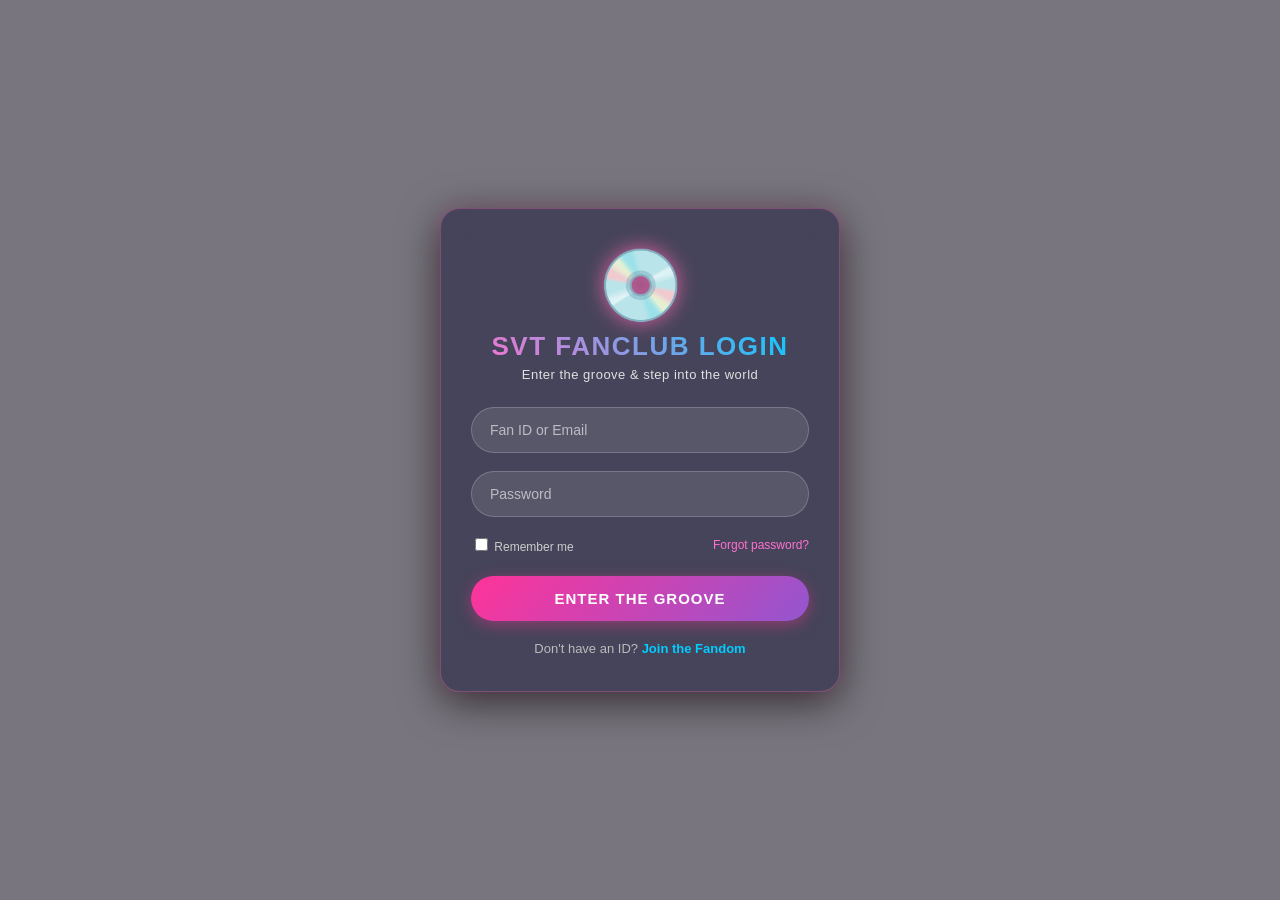
==== index.html @ f0587eb8 "index page updated" ====
<!DOCTYPE html>
<html lang="en">
<head>
    <meta charset="UTF-8">
    <meta name="viewport" content="width=device-width, initial-scale=1.0">
    <title>Seventeen Fanclub | Member Login</title>
    <style>
        * {
            box-sizing: border-box;
            font-family: 'Segoe UI', Tahoma, Geneva, Verdana, sans-serif;
        }

        body {
            margin: 0;
            display: flex;
            justify-content: center;
            align-items: center;
            min-height: 100vh;
            overflow: hidden;
            /* K-Pop Band Background Image */
            background: url('https://i.pinimg.com/originals/c4/78/50/c47850005840a2526ec4664961bfa086.jpg') no-repeat center center fixed;
            background-size: cover;
        }

        /* Dark overlay to make the login card stand out */
        body::before {
            content: "";
            position: fixed;
            top: 0;
            left: 0;
            width: 100%;
            height: 100%;
            background: rgba(10, 5, 20, 0.55);
            z-index: -1;
        }

        /* Glassmorphism Card Container */
        .login-container {
            text-align: center;
            padding: 35px 30px;
            width: 90%;
            max-width: 400px;
            background: rgba(44, 42, 72, 0.65);
            backdrop-filter: blur(12px);
            -webkit-backdrop-filter: blur(12px);
            border: 1px solid rgba(255, 105, 180, 0.3);
            border-radius: 20px;
            box-shadow: 0 10px 40px rgba(0, 0, 0, 0.6),
                        0 0 20px rgba(236, 72, 153, 0.2);
            color: #ffffff;
        }

        .disc-logo {
            font-size: 70px;
            display: inline-block;
            animation: spin 6s linear infinite;
            filter: drop-shadow(0 0 10px rgba(255, 105, 180, 0.8));
            margin-bottom: 5px;
        }

        @keyframes spin {
            from { transform: rotate(0deg); }
            to { transform: rotate(360deg); }
        }

        h2 {
            font-size: 26px;
            margin: 0 0 5px 0;
            font-weight: 700;
            letter-spacing: 1.5px;
            text-transform: uppercase;
            background: linear-gradient(45deg, #ff71ce, #01cdfe);
            background-clip: text;
            -webkit-background-clip: text;
            color: transparent;
            -webkit-text-fill-color: transparent;
        }

        p.subtitle {
            font-size: 13px;
            color: #e0e0e0;
            margin: 0 0 25px 0;
            letter-spacing: 0.5px;
        }

        /* Form Styling */
        .input-group {
            margin-bottom: 18px;
            text-align: left;
        }

        .input-group input {
            width: 100%;
            padding: 14px 18px;
            background: rgba(255, 255, 255, 0.1);
            border: 1px solid rgba(255, 255, 255, 0.2);
            border-radius: 30px;
            color: #fff;
            font-size: 14px;
            outline: none;
            transition: all 0.3s ease;
        }

        .input-group input::placeholder {
            color: rgba(255, 255, 255, 0.6);
        }

        .input-group input:focus {
            background: rgba(255, 255, 255, 0.18);
            border-color: #ff71ce;
            box-shadow: 0 0 12px rgba(255, 113, 206, 0.5);
        }

        .form-actions {
            display: flex;
            justify-content: space-between;
            align-items: center;
            font-size: 12px;
            margin-bottom: 22px;
            color: #ccc;
        }

        .form-actions a {
            color: #ff71ce;
            text-decoration: none;
            transition: color 0.2s;
        }

        .form-actions a:hover {
            text-decoration: underline;
        }

        .login-btn {
            width: 100%;
            padding: 14px 0;
            background: linear-gradient(135deg, #ff3399, #9356d0);
            border: none;
            border-radius: 30px;
            color: #ffffff;
            font-size: 15px;
            font-weight: bold;
            letter-spacing: 1px;
            cursor: pointer;
            transition: all 0.3s ease;
            box-shadow: 0 4px 15px rgba(255, 51, 153, 0.4);
        }

        .login-btn:hover {
            transform: translateY(-2px);
            box-shadow: 0 6px 20px rgba(255, 51, 153, 0.7);
            background: linear-gradient(135deg, #ff52a8, #8a36d9);
        }

        .footer-text {
            margin-top: 20px;
            font-size: 13px;
            color: #bbb;
        }

        .footer-text a {
            color: #01cdfe;
            text-decoration: none;
            font-weight: bold;
        }

        .footer-text a:hover {
            text-decoration: underline;
        }
    </style>
</head>
<body>

<div class="login-container">
    <div class="disc-logo">💿</div>
    <h2>SVT Fanclub Login</h2>
    <p class="subtitle">Enter the groove & step into the world</p>

    <form action="scrapbook.html" method="GET">
        <div class="input-group">
            <input type="text" placeholder="Fan ID or Email" required>
        </div>
        
        <div class="input-group">
            <input type="password" placeholder="Password" required>
        </div>

        <div class="form-actions">
            <label style="cursor: pointer;">
                <input type="checkbox" style="accent-color: #ff71ce;"> Remember me
            </label>
            <a href="#">Forgot password?</a>
        </div>

        <button type="submit" class="login-btn">ENTER THE GROOVE</button>
    </form>

    <div class="footer-text">
        Don't have an ID? <a href="#">Join the Fandom</a>
    </div>
</div>

<script>
    // Offline redirect handling from original script
    window.addEventListener("offline", () => {
        window.location.href = "404.html";
    });
</script>

</body>
</html>
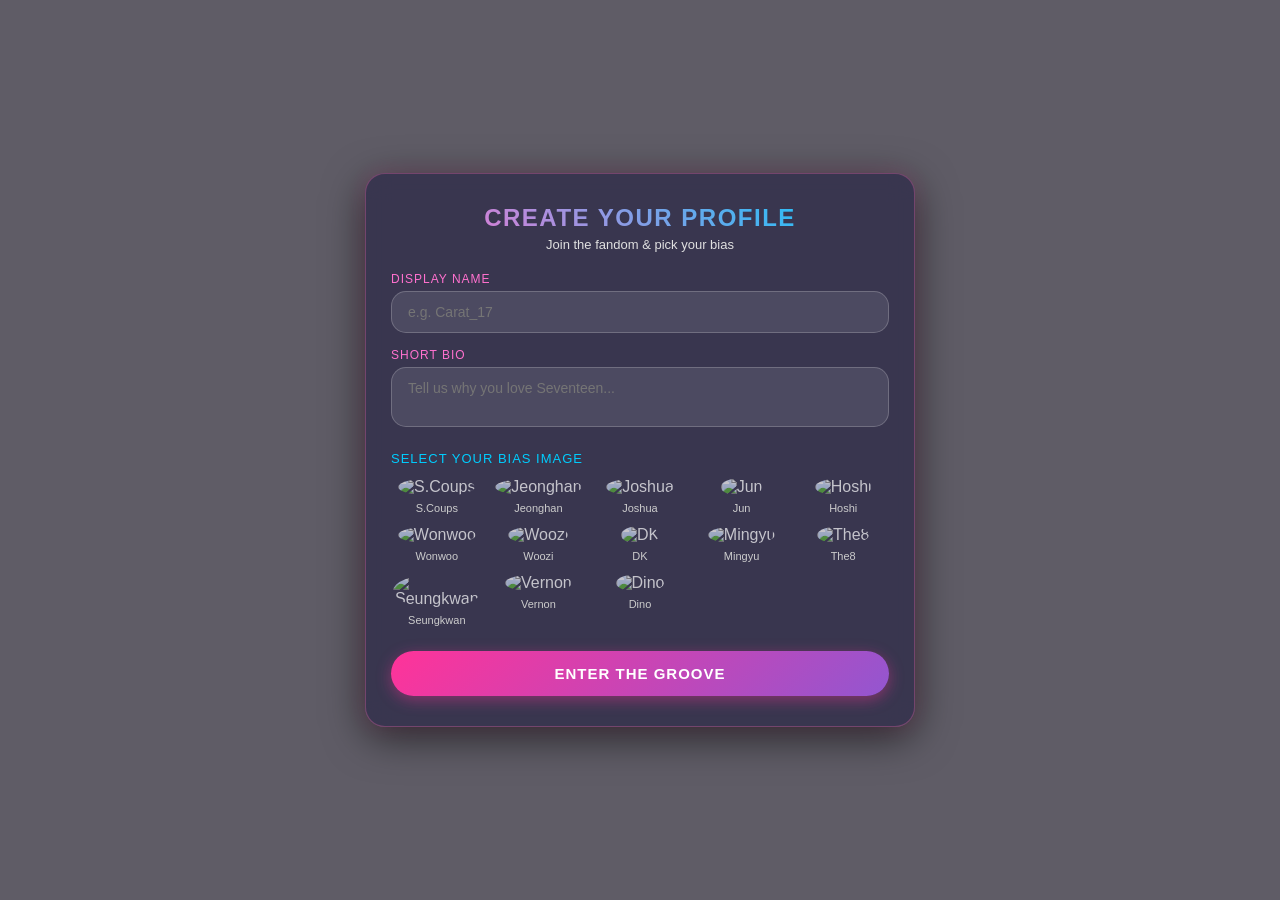
==== commit a22c5287: "Upadting index page removing gmail option" ====
--- a/index.html
+++ b/index.html
@@ -3,7 +3,7 @@
 <head>
     <meta charset="UTF-8">
     <meta name="viewport" content="width=device-width, initial-scale=1.0">
-    <title>Seventeen Fanclub | Member Login</title>
+    <title>Seventeen Fanclub | Profile Setup</title>
     <style>
         * {
             box-sizing: border-box;
@@ -16,13 +16,11 @@
             justify-content: center;
             align-items: center;
             min-height: 100vh;
-            overflow: hidden;
-            /* K-Pop Band Background Image */
+            padding: 20px 0;
             background: url('https://i.pinimg.com/originals/c4/78/50/c47850005840a2526ec4664961bfa086.jpg') no-repeat center center fixed;
             background-size: cover;
         }
 
-        /* Dark overlay to make the login card stand out */
         body::before {
             content: "";
             position: fixed;
@@ -30,17 +28,18 @@
             left: 0;
             width: 100%;
             height: 100%;
-            background: rgba(10, 5, 20, 0.55);
+            background: rgba(10, 5, 20, 0.65);
             z-index: -1;
         }
 
-        /* Glassmorphism Card Container */
-        .login-container {
+        .container {
             text-align: center;
-            padding: 35px 30px;
+            padding: 30px 25px;
             width: 90%;
-            max-width: 400px;
-            background: rgba(44, 42, 72, 0.65);
+            max-width: 550px;
+            max-height: 90vh;
+            overflow-y: auto;
+            background: rgba(44, 42, 72, 0.75);
             backdrop-filter: blur(12px);
             -webkit-backdrop-filter: blur(12px);
             border: 1px solid rgba(255, 105, 180, 0.3);
@@ -50,21 +49,17 @@
             color: #ffffff;
         }
 
-        .disc-logo {
-            font-size: 70px;
-            display: inline-block;
-            animation: spin 6s linear infinite;
-            filter: drop-shadow(0 0 10px rgba(255, 105, 180, 0.8));
-            margin-bottom: 5px;
-        }
-
-        @keyframes spin {
-            from { transform: rotate(0deg); }
-            to { transform: rotate(360deg); }
+        /* Custom Scrollbar for Container */
+        .container::-webkit-scrollbar {
+            width: 6px;
+        }
+        .container::-webkit-scrollbar-thumb {
+            background: #ff71ce;
+            border-radius: 10px;
         }
 
         h2 {
-            font-size: 26px;
+            font-size: 24px;
             margin: 0 0 5px 0;
             font-weight: 700;
             letter-spacing: 1.5px;
@@ -79,58 +74,108 @@
         p.subtitle {
             font-size: 13px;
             color: #e0e0e0;
-            margin: 0 0 25px 0;
-            letter-spacing: 0.5px;
-        }
-
-        /* Form Styling */
+            margin: 0 0 20px 0;
+        }
+
         .input-group {
-            margin-bottom: 18px;
+            margin-bottom: 15px;
             text-align: left;
         }
 
-        .input-group input {
+        .input-group label {
+            display: block;
+            font-size: 12px;
+            margin-bottom: 5px;
+            color: #ff71ce;
+            text-transform: uppercase;
+            letter-spacing: 1px;
+        }
+
+        .input-group input, .input-group textarea {
             width: 100%;
-            padding: 14px 18px;
+            padding: 12px 16px;
             background: rgba(255, 255, 255, 0.1);
             border: 1px solid rgba(255, 255, 255, 0.2);
-            border-radius: 30px;
+            border-radius: 15px;
             color: #fff;
             font-size: 14px;
             outline: none;
             transition: all 0.3s ease;
         }
 
-        .input-group input::placeholder {
-            color: rgba(255, 255, 255, 0.6);
-        }
-
-        .input-group input:focus {
+        .input-group textarea {
+            resize: none;
+            height: 60px;
+        }
+
+        .input-group input:focus, .input-group textarea:focus {
             background: rgba(255, 255, 255, 0.18);
             border-color: #ff71ce;
-            box-shadow: 0 0 12px rgba(255, 113, 206, 0.5);
-        }
-
-        .form-actions {
-            display: flex;
-            justify-content: space-between;
-            align-items: center;
-            font-size: 12px;
-            margin-bottom: 22px;
+            box-shadow: 0 0 10px rgba(255, 113, 206, 0.5);
+        }
+
+        .section-title {
+            font-size: 13px;
+            text-transform: uppercase;
+            letter-spacing: 1px;
+            color: #01cdfe;
+            margin: 20px 0 10px 0;
+            text-align: left;
+        }
+
+        /* Member Grid Selection */
+        .member-grid {
+            display: grid;
+            grid-template-columns: repeat(auto-fill, minmax(75px, 1fr));
+            gap: 10px;
+            margin-bottom: 25px;
+        }
+
+        .member-card {
+            cursor: pointer;
+            position: relative;
+        }
+
+        .member-card input {
+            display: none;
+        }
+
+        .member-card img {
+            width: 100%;
+            height: 75px;
+            object-fit: cover;
+            border-radius: 50%;
+            border: 2px solid transparent;
+            transition: all 0.3s ease;
+            opacity: 0.7;
+        }
+
+        .member-card span {
+            display: block;
+            font-size: 11px;
+            margin-top: 4px;
             color: #ccc;
         }
 
-        .form-actions a {
+        /* Hover & Selected States */
+        .member-card:hover img {
+            opacity: 1;
+            transform: scale(1.05);
+        }
+
+        .member-card input:checked + img {
+            border-color: #ff71ce;
+            opacity: 1;
+            box-shadow: 0 0 12px #ff71ce;
+            transform: scale(1.1);
+        }
+
+        .member-card input:checked ~ span {
             color: #ff71ce;
-            text-decoration: none;
-            transition: color 0.2s;
-        }
-
-        .form-actions a:hover {
-            text-decoration: underline;
-        }
-
-        .login-btn {
+            font-weight: bold;
+        }
+
+        .submit-btn {
             width: 100%;
             padding: 14px 0;
             background: linear-gradient(135deg, #ff3399, #9356d0);
@@ -145,62 +190,133 @@
             box-shadow: 0 4px 15px rgba(255, 51, 153, 0.4);
         }
 
-        .login-btn:hover {
+        .submit-btn:hover {
             transform: translateY(-2px);
             box-shadow: 0 6px 20px rgba(255, 51, 153, 0.7);
-            background: linear-gradient(135deg, #ff52a8, #8a36d9);
-        }
-
-        .footer-text {
-            margin-top: 20px;
-            font-size: 13px;
-            color: #bbb;
-        }
-
-        .footer-text a {
-            color: #01cdfe;
-            text-decoration: none;
-            font-weight: bold;
-        }
-
-        .footer-text a:hover {
-            text-decoration: underline;
         }
     </style>
 </head>
 <body>
 
-<div class="login-container">
-    <div class="disc-logo">💿</div>
-    <h2>SVT Fanclub Login</h2>
-    <p class="subtitle">Enter the groove & step into the world</p>
+<div class="container">
+    <h2>Create Your Profile</h2>
+    <p class="subtitle">Join the fandom & pick your bias</p>
 
     <form action="scrapbook.html" method="GET">
         <div class="input-group">
-            <input type="text" placeholder="Fan ID or Email" required>
+            <label for="username">Display Name</label>
+            <input type="text" id="username" placeholder="e.g. Carat_17" required>
         </div>
+
+        <div class="input-group">
+            <label for="bio">Short Bio</label>
+            <textarea id="bio" placeholder="Tell us why you love Seventeen..."></textarea>
+        </div>
+
+        <div class="section-title">Select Your Bias Image</div>
         
-        <div class="input-group">
-            <input type="password" placeholder="Password" required>
+        <div class="member-grid">
+            <label class="member-card">
+                <input type="radio" name="bias" value="S.Coups" required>
+                <img src="" alt="S.Coups">
+                <span>S.Coups</span>
+            </label>
+            <label class="member-card">
+                <input type="radio" name="bias" value="Jeonghan">
+                <img src="" alt="Jeonghan">
+                <span>Jeonghan</span>
+            </label>
+            <label class="member-card">
+                <input type="radio" name="bias" value="Joshua">
+                <img src="" alt="Joshua">
+                <span>Joshua</span>
+            </label>
+            <label class="member-card">
+                <input type="radio" name="bias" value="Jun">
+                <img src="" alt="Jun">
+                <span>Jun</span>
+            </label>
+            <label class="member-card">
+                <input type="radio" name="bias" value="Hoshi">
+                <img src="" alt="Hoshi">
+                <span>Hoshi</span>
+            </label>
+            <label class="member-card">
+                <input type="radio" name="bias" value="Wonwoo">
+                <img src="" alt="Wonwoo">
+                <span>Wonwoo</span>
+            </label>
+            <label class="member-card">
+                <input type="radio" name="bias" value="Woozi">
+                <img src="" alt="Woozi">
+                <span>Woozi</span>
+            </label>
+            <label class="member-card">
+                <input type="radio" name="bias" value="DK">
+                <img src="" alt="DK">
+                <span>DK</span>
+            </label>
+            <label class="member-card">
+                <input type="radio" name="bias" value="Mingyu">
+                <img src="" alt="Mingyu">
+                <span>Mingyu</span>
+            </label>
+            <label class="member-card">
+                <input type="radio" name="bias" value="The8">
+                <img src="" alt="The8">
+                <span>The8</span>
+            </label>
+            <label class="member-card">
+                <input type="radio" name="bias" value="Seungkwan">
+                <img src="" alt="Seungkwan">
+                <span>Seungkwan</span>
+            </label>
+            <label class="member-card">
+                <input type="radio" name="bias" value="Vernon">
+                <img src="" alt="Vernon">
+                <span>Vernon</span>
+            </label>
+            <label class="member-card">
+                <input type="radio" name="bias" value="Dino">
+                <img src="" alt="Dino">
+                <span>Dino</span>
+            </label>
         </div>
 
-        <div class="form-actions">
-            <label style="cursor: pointer;">
-                <input type="checkbox" style="accent-color: #ff71ce;"> Remember me
-            </label>
-            <a href="#">Forgot password?</a>
-        </div>
-
-        <button type="submit" class="login-btn">ENTER THE GROOVE</button>
+        <button type="submit" class="submit-btn">ENTER THE GROOVE</button>
     </form>
-
-    <div class="footer-text">
-        Don't have an ID? <a href="#">Join the Fandom</a>
-    </div>
 </div>
 
 <script>
-    // Offline redirect handling from original script
+    window.addEventListener("offline", () => {
+        window.location.href = "404.html";
+    });
+    document.querySelector('form').addEventListener('submit', function(e) {
+        e.preventDefault(); // Prevent standard page jump
+
+        // Capture values
+        const username = document.getElementById('username').value;
+        const bio = document.getElementById('bio').value;
+        const selectedBias = document.querySelector('input[name="bias"]:checked');
+
+        if (selectedBias) {
+            const memberCard = selectedBias.closest('.member-card');
+            const memberImgSrc = memberCard.querySelector('img').src;
+            const memberName = selectedBias.value;
+
+            // Save to localStorage
+            localStorage.setItem('userProfile', JSON.stringify({
+                name: username,
+                bio: bio,
+                biasName: memberName,
+                biasImage: memberImgSrc
+            }));
+
+            // Redirect to scrapbook page
+            window.location.href = 'scrapbook.html';
+        }
+    });
+
     window.addEventListener("offline", () => {
         window.location.href = "404.html";
     });
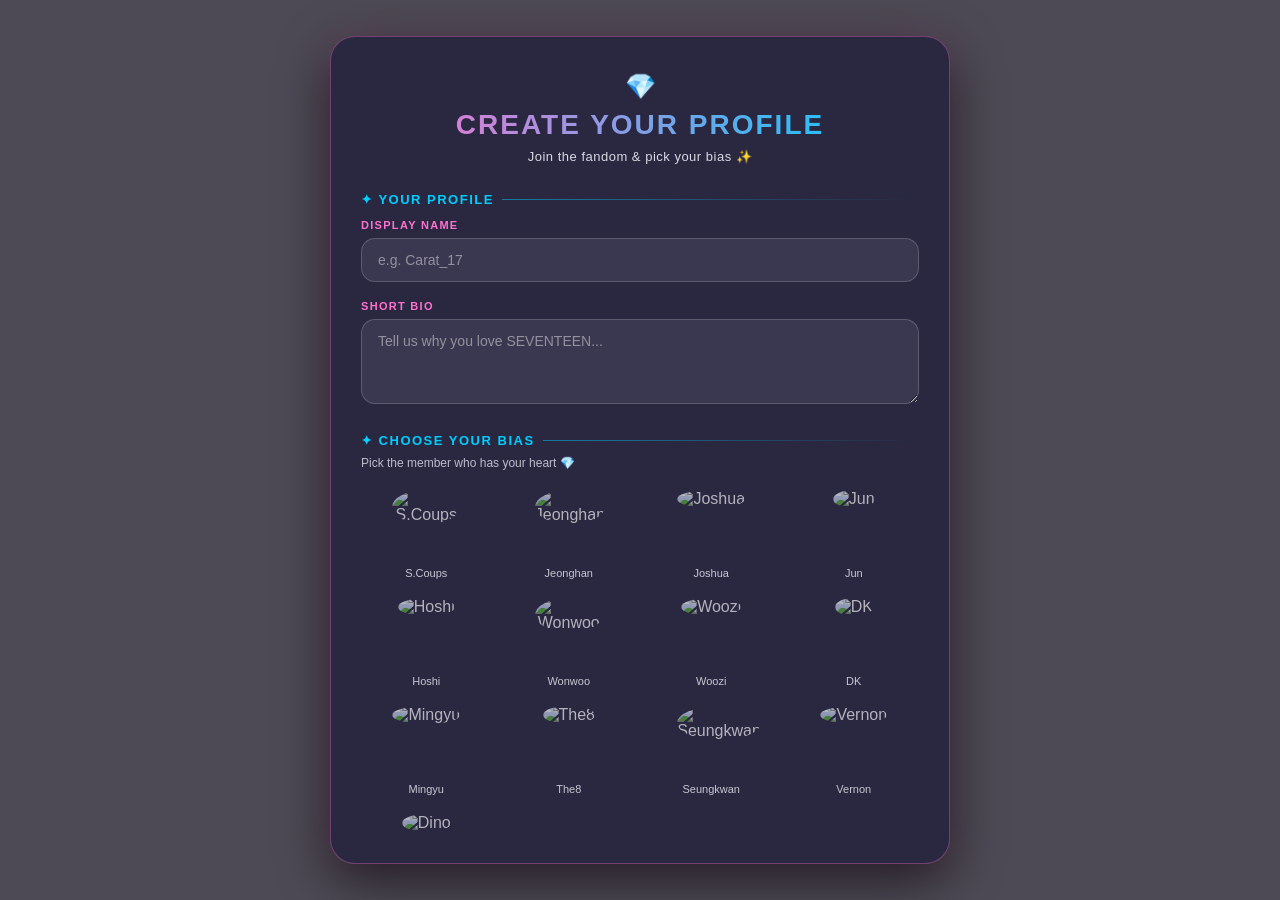
==== commit aad7f065: "commit main" ====
--- a/index.html
+++ b/index.html
@@ -1,326 +1,1101 @@
 <!DOCTYPE html>
 <html lang="en">
+
 <head>
     <meta charset="UTF-8">
     <meta name="viewport" content="width=device-width, initial-scale=1.0">
-    <title>Seventeen Fanclub | Profile Setup</title>
+
+    <title>SEVENTEEN Fanclub | Profile Setup</title>
+
     <style>
         * {
             box-sizing: border-box;
+            margin: 0;
+            padding: 0;
             font-family: 'Segoe UI', Tahoma, Geneva, Verdana, sans-serif;
         }
 
         body {
-            margin: 0;
+            min-height: 100vh;
             display: flex;
             justify-content: center;
             align-items: center;
-            min-height: 100vh;
-            padding: 20px 0;
-            background: url('https://i.pinimg.com/originals/c4/78/50/c47850005840a2526ec4664961bfa086.jpg') no-repeat center center fixed;
+            padding: 30px 15px;
+
+            background:
+                url('https://i.pinimg.com/736x/2b/c9/f9/2bc9f99e48509ab1199a04a09e5dfbe3.jpg')
+                no-repeat center center fixed;
+
             background-size: cover;
-        }
-
+            color: white;
+            position: relative;
+        }
+
+        /* Dark overlay */
         body::before {
             content: "";
             position: fixed;
-            top: 0;
-            left: 0;
+            inset: 0;
+
+            background: rgba(10, 5, 20, 0.72);
+
+            z-index: -1;
+        }
+
+        /* =========================
+           MAIN CONTAINER
+        ========================= */
+
+        .container {
+            width: 100%;
+            max-width: 620px;
+            max-height: 92vh;
+
+            padding: 35px 30px;
+
+            background: rgba(35, 32, 62, 0.82);
+
+            backdrop-filter: blur(18px);
+            -webkit-backdrop-filter: blur(18px);
+
+            border: 1px solid rgba(255, 113, 206, 0.35);
+
+            border-radius: 25px;
+
+            box-shadow:
+                0 15px 50px rgba(0, 0, 0, 0.65),
+                0 0 30px rgba(255, 113, 206, 0.15);
+
+            overflow-y: auto;
+        }
+
+        /* Scrollbar */
+
+        .container::-webkit-scrollbar {
+            width: 7px;
+        }
+
+        .container::-webkit-scrollbar-track {
+            background: transparent;
+        }
+
+        .container::-webkit-scrollbar-thumb {
+            background: linear-gradient(
+                #ff71ce,
+                #01cdfe
+            );
+
+            border-radius: 20px;
+        }
+
+        /* =========================
+           HEADER
+        ========================= */
+
+        .header {
+            text-align: center;
+            margin-bottom: 28px;
+        }
+
+        .header .star {
+            font-size: 25px;
+            margin-bottom: 8px;
+        }
+
+        h2 {
+            font-size: clamp(22px, 5vw, 28px);
+
+            font-weight: 800;
+
+            letter-spacing: 2px;
+
+            text-transform: uppercase;
+
+            background:
+                linear-gradient(
+                    90deg,
+                    #ff71ce,
+                    #01cdfe,
+                    #ff71ce
+                );
+
+            background-size: 200% auto;
+
+            -webkit-background-clip: text;
+            background-clip: text;
+
+            color: transparent;
+
+            animation: gradientMove 4s linear infinite;
+        }
+
+        @keyframes gradientMove {
+            to {
+                background-position: 200% center;
+            }
+        }
+
+        .subtitle {
+            margin-top: 8px;
+
+            color: #d9d9e5;
+
+            font-size: 13px;
+
+            letter-spacing: 0.5px;
+        }
+
+        /* =========================
+           SECTION
+        ========================= */
+
+        .profile-section {
+            margin-bottom: 25px;
+        }
+
+        .section-title {
+            display: flex;
+            align-items: center;
+            gap: 8px;
+
+            margin-bottom: 12px;
+
+            color: #01cdfe;
+
+            font-size: 13px;
+
+            font-weight: 700;
+
+            text-transform: uppercase;
+
+            letter-spacing: 1.5px;
+        }
+
+        .section-title::after {
+            content: "";
+
+            flex: 1;
+
+            height: 1px;
+
+            background: linear-gradient(
+                to right,
+                rgba(1, 205, 254, 0.5),
+                transparent
+            );
+        }
+
+        /* =========================
+           INPUTS
+        ========================= */
+
+        .input-group {
+            margin-bottom: 18px;
+        }
+
+        .input-group label {
+            display: block;
+
+            margin-bottom: 7px;
+
+            color: #ff71ce;
+
+            font-size: 11px;
+
+            font-weight: 700;
+
+            text-transform: uppercase;
+
+            letter-spacing: 1.3px;
+        }
+
+        .input-group input,
+        .input-group textarea {
+
+            width: 100%;
+
+            padding: 13px 16px;
+
+            background: rgba(255, 255, 255, 0.08);
+
+            border: 1px solid rgba(255, 255, 255, 0.18);
+
+            border-radius: 14px;
+
+            color: white;
+
+            font-size: 14px;
+
+            outline: none;
+
+            transition: 0.3s ease;
+        }
+
+        .input-group input::placeholder,
+        .input-group textarea::placeholder {
+            color: rgba(255, 255, 255, 0.45);
+        }
+
+        .input-group input:focus,
+        .input-group textarea:focus {
+
+            background: rgba(255, 255, 255, 0.13);
+
+            border-color: #ff71ce;
+
+            box-shadow:
+                0 0 12px rgba(255, 113, 206, 0.35);
+
+            transform: translateY(-1px);
+        }
+
+        .input-group textarea {
+            height: 85px;
+
+            resize: vertical;
+
+            min-height: 70px;
+            max-height: 150px;
+        }
+
+        /* =========================
+           BIAS SECTION
+        ========================= */
+
+        .bias-note {
+            font-size: 12px;
+
+            color: #bdbdcc;
+
+            margin-top: -4px;
+
+            margin-bottom: 18px;
+        }
+
+        .member-grid {
+
+            display: grid;
+
+            grid-template-columns:
+                repeat(4, minmax(70px, 1fr));
+
+            gap: 17px 12px;
+
+            margin-bottom: 25px;
+        }
+
+        .member-card {
+
+            position: relative;
+
+            cursor: pointer;
+
+            text-align: center;
+
+            transition: 0.3s ease;
+        }
+
+        .member-card input {
+            display: none;
+        }
+
+        .member-image-wrapper {
+
+            position: relative;
+
+            width: 72px;
+            height: 72px;
+
+            margin: auto;
+
+            border-radius: 50%;
+        }
+
+        .member-card img {
+
             width: 100%;
             height: 100%;
-            background: rgba(10, 5, 20, 0.65);
-            z-index: -1;
-        }
-
-        .container {
+
+            object-fit: cover;
+
+            border-radius: 50%;
+
+            border: 2px solid transparent;
+
+            opacity: 0.65;
+
+            transition: 0.3s ease;
+        }
+
+        .member-card span {
+
+            display: block;
+
+            margin-top: 7px;
+
+            color: #c7c7d1;
+
+            font-size: 11px;
+
+            font-weight: 500;
+
+            transition: 0.3s ease;
+        }
+
+        /* Hover */
+
+        .member-card:hover img {
+
+            opacity: 1;
+
+            transform: scale(1.08);
+
+            border-color: rgba(1, 205, 254, 0.6);
+        }
+
+        .member-card:hover span {
+            color: #01cdfe;
+        }
+
+        /* Selected */
+
+        .member-card input:checked + .member-image-wrapper img {
+
+            opacity: 1;
+
+            border-color: #ff71ce;
+
+            transform: scale(1.12);
+
+            box-shadow:
+                0 0 10px #ff71ce,
+                0 0 25px rgba(255, 113, 206, 0.5);
+        }
+
+        .member-card input:checked ~ span {
+
+            color: #ff71ce;
+
+            font-weight: 800;
+        }
+
+        /* Check mark */
+
+        .member-card input:checked + .member-image-wrapper::after {
+
+            content: "✓";
+
+            position: absolute;
+
+            right: -3px;
+            bottom: -2px;
+
+            width: 22px;
+            height: 22px;
+
+            display: flex;
+            align-items: center;
+            justify-content: center;
+
+            background: #ff71ce;
+
+            color: white;
+
+            border-radius: 50%;
+
+            font-size: 13px;
+
+            font-weight: bold;
+
+            border: 2px solid #24213f;
+
+            box-shadow: 0 0 10px rgba(255, 113, 206, 0.7);
+        }
+
+        /* =========================
+           SUBMIT BUTTON
+        ========================= */
+
+        .submit-btn {
+
+            width: 100%;
+
+            padding: 15px;
+
+            border: none;
+
+            border-radius: 30px;
+
+            background:
+                linear-gradient(
+                    135deg,
+                    #ff3399,
+                    #9356d0,
+                    #01cdfe
+                );
+
+            background-size: 200% 200%;
+
+            color: white;
+
+            font-size: 14px;
+
+            font-weight: 800;
+
+            letter-spacing: 1.5px;
+
+            cursor: pointer;
+
+            transition: 0.3s ease;
+
+            box-shadow:
+                0 5px 20px rgba(255, 51, 153, 0.35);
+        }
+
+        .submit-btn:hover {
+
+            transform: translateY(-3px);
+
+            background-position: right center;
+
+            box-shadow:
+                0 8px 30px rgba(255, 51, 153, 0.55);
+        }
+
+        .submit-btn:active {
+            transform: scale(0.98);
+        }
+
+        /* =========================
+           FOOTER
+        ========================= */
+
+        .footer-note {
+
             text-align: center;
-            padding: 30px 25px;
-            width: 90%;
-            max-width: 550px;
-            max-height: 90vh;
-            overflow-y: auto;
-            background: rgba(44, 42, 72, 0.75);
-            backdrop-filter: blur(12px);
-            -webkit-backdrop-filter: blur(12px);
-            border: 1px solid rgba(255, 105, 180, 0.3);
-            border-radius: 20px;
-            box-shadow: 0 10px 40px rgba(0, 0, 0, 0.6),
-                        0 0 20px rgba(236, 72, 153, 0.2);
-            color: #ffffff;
-        }
-
-        /* Custom Scrollbar for Container */
-        .container::-webkit-scrollbar {
-            width: 6px;
-        }
-        .container::-webkit-scrollbar-thumb {
-            background: #ff71ce;
-            border-radius: 10px;
-        }
-
-        h2 {
-            font-size: 24px;
-            margin: 0 0 5px 0;
-            font-weight: 700;
-            letter-spacing: 1.5px;
-            text-transform: uppercase;
-            background: linear-gradient(45deg, #ff71ce, #01cdfe);
-            background-clip: text;
-            -webkit-background-clip: text;
-            color: transparent;
-            -webkit-text-fill-color: transparent;
-        }
-
-        p.subtitle {
-            font-size: 13px;
-            color: #e0e0e0;
-            margin: 0 0 20px 0;
-        }
-
-        .input-group {
-            margin-bottom: 15px;
-            text-align: left;
-        }
-
-        .input-group label {
-            display: block;
-            font-size: 12px;
-            margin-bottom: 5px;
-            color: #ff71ce;
-            text-transform: uppercase;
-            letter-spacing: 1px;
-        }
-
-        .input-group input, .input-group textarea {
-            width: 100%;
-            padding: 12px 16px;
-            background: rgba(255, 255, 255, 0.1);
-            border: 1px solid rgba(255, 255, 255, 0.2);
-            border-radius: 15px;
-            color: #fff;
-            font-size: 14px;
-            outline: none;
-            transition: all 0.3s ease;
-        }
-
-        .input-group textarea {
-            resize: none;
-            height: 60px;
-        }
-
-        .input-group input:focus, .input-group textarea:focus {
-            background: rgba(255, 255, 255, 0.18);
-            border-color: #ff71ce;
-            box-shadow: 0 0 10px rgba(255, 113, 206, 0.5);
-        }
-
-        .section-title {
-            font-size: 13px;
-            text-transform: uppercase;
-            letter-spacing: 1px;
-            color: #01cdfe;
-            margin: 20px 0 10px 0;
-            text-align: left;
-        }
-
-        /* Member Grid Selection */
-        .member-grid {
-            display: grid;
-            grid-template-columns: repeat(auto-fill, minmax(75px, 1fr));
-            gap: 10px;
-            margin-bottom: 25px;
-        }
-
-        .member-card {
-            cursor: pointer;
-            position: relative;
-        }
-
-        .member-card input {
-            display: none;
-        }
-
-        .member-card img {
-            width: 100%;
-            height: 75px;
-            object-fit: cover;
-            border-radius: 50%;
-            border: 2px solid transparent;
-            transition: all 0.3s ease;
-            opacity: 0.7;
-        }
-
-        .member-card span {
-            display: block;
-            font-size: 11px;
-            margin-top: 4px;
-            color: #ccc;
-        }
-
-        /* Hover & Selected States */
-        .member-card:hover img {
-            opacity: 1;
-            transform: scale(1.05);
-        }
-
-        .member-card input:checked + img {
-            border-color: #ff71ce;
-            opacity: 1;
-            box-shadow: 0 0 12px #ff71ce;
-            transform: scale(1.1);
-        }
-
-        .member-card input:checked ~ span {
-            color: #ff71ce;
-            font-weight: bold;
-        }
-
-        .submit-btn {
-            width: 100%;
-            padding: 14px 0;
-            background: linear-gradient(135deg, #ff3399, #9356d0);
-            border: none;
-            border-radius: 30px;
-            color: #ffffff;
-            font-size: 15px;
-            font-weight: bold;
-            letter-spacing: 1px;
-            cursor: pointer;
-            transition: all 0.3s ease;
-            box-shadow: 0 4px 15px rgba(255, 51, 153, 0.4);
-        }
-
-        .submit-btn:hover {
-            transform: translateY(-2px);
-            box-shadow: 0 6px 20px rgba(255, 51, 153, 0.7);
+
+            margin-top: 15px;
+
+            color: #85859a;
+
+            font-size: 10px;
+
+            letter-spacing: 0.5px;
+        }
+
+        /* =========================
+           RESPONSIVE
+        ========================= */
+
+        @media (max-width: 520px) {
+
+            body {
+                padding: 15px 10px;
+                align-items: flex-start;
+            }
+
+            .container {
+                padding: 28px 20px;
+                max-height: 95vh;
+            }
+
+            .member-grid {
+                grid-template-columns:
+                    repeat(4, 1fr);
+
+                gap: 16px 5px;
+            }
+
+            .member-image-wrapper {
+                width: 60px;
+                height: 60px;
+            }
+
+            .member-card span {
+                font-size: 9px;
+            }
+        }
+
+        @media (max-width: 360px) {
+
+            .member-grid {
+                grid-template-columns:
+                    repeat(3, 1fr);
+            }
+
+            .member-image-wrapper {
+                width: 65px;
+                height: 65px;
+            }
         }
     </style>
 </head>
+
 <body>
 
-<div class="container">
-    <h2>Create Your Profile</h2>
-    <p class="subtitle">Join the fandom & pick your bias</p>
-
-    <form action="scrapbook.html" method="GET">
-        <div class="input-group">
-            <label for="username">Display Name</label>
-            <input type="text" id="username" placeholder="e.g. Carat_17" required>
+    <div class="container">
+
+        <!-- HEADER -->
+
+        <div class="header">
+
+            <div class="star">💎</div>
+
+            <h2>Create Your Profile</h2>
+
+            <p class="subtitle">
+                Join the fandom & pick your bias ✨
+            </p>
+
         </div>
 
-        <div class="input-group">
-            <label for="bio">Short Bio</label>
-            <textarea id="bio" placeholder="Tell us why you love Seventeen..."></textarea>
-        </div>
-
-        <div class="section-title">Select Your Bias Image</div>
-        
-        <div class="member-grid">
-            <label class="member-card">
-                <input type="radio" name="bias" value="S.Coups" required>
-                <img src="" alt="S.Coups">
-                <span>S.Coups</span>
-            </label>
-            <label class="member-card">
-                <input type="radio" name="bias" value="Jeonghan">
-                <img src="" alt="Jeonghan">
-                <span>Jeonghan</span>
-            </label>
-            <label class="member-card">
-                <input type="radio" name="bias" value="Joshua">
-                <img src="" alt="Joshua">
-                <span>Joshua</span>
-            </label>
-            <label class="member-card">
-                <input type="radio" name="bias" value="Jun">
-                <img src="" alt="Jun">
-                <span>Jun</span>
-            </label>
-            <label class="member-card">
-                <input type="radio" name="bias" value="Hoshi">
-                <img src="" alt="Hoshi">
-                <span>Hoshi</span>
-            </label>
-            <label class="member-card">
-                <input type="radio" name="bias" value="Wonwoo">
-                <img src="" alt="Wonwoo">
-                <span>Wonwoo</span>
-            </label>
-            <label class="member-card">
-                <input type="radio" name="bias" value="Woozi">
-                <img src="" alt="Woozi">
-                <span>Woozi</span>
-            </label>
-            <label class="member-card">
-                <input type="radio" name="bias" value="DK">
-                <img src="" alt="DK">
-                <span>DK</span>
-            </label>
-            <label class="member-card">
-                <input type="radio" name="bias" value="Mingyu">
-                <img src="" alt="Mingyu">
-                <span>Mingyu</span>
-            </label>
-            <label class="member-card">
-                <input type="radio" name="bias" value="The8">
-                <img src="" alt="The8">
-                <span>The8</span>
-            </label>
-            <label class="member-card">
-                <input type="radio" name="bias" value="Seungkwan">
-                <img src="" alt="Seungkwan">
-                <span>Seungkwan</span>
-            </label>
-            <label class="member-card">
-                <input type="radio" name="bias" value="Vernon">
-                <img src="" alt="Vernon">
-                <span>Vernon</span>
-            </label>
-            <label class="member-card">
-                <input type="radio" name="bias" value="Dino">
-                <img src="" alt="Dino">
-                <span>Dino</span>
-            </label>
-        </div>
-
-        <button type="submit" class="submit-btn">ENTER THE GROOVE</button>
-    </form>
-</div>
-
-<script>
-    window.addEventListener("offline", () => {
-        window.location.href = "404.html";
-    });
-    document.querySelector('form').addEventListener('submit', function(e) {
-        e.preventDefault(); // Prevent standard page jump
-
-        // Capture values
-        const username = document.getElementById('username').value;
-        const bio = document.getElementById('bio').value;
-        const selectedBias = document.querySelector('input[name="bias"]:checked');
-
-        if (selectedBias) {
-            const memberCard = selectedBias.closest('.member-card');
-            const memberImgSrc = memberCard.querySelector('img').src;
-            const memberName = selectedBias.value;
-
-            // Save to localStorage
-            localStorage.setItem('userProfile', JSON.stringify({
+
+        <form id="profileForm">
+
+
+            <!-- =========================
+                 BASIC PROFILE
+            ========================== -->
+
+            <div class="profile-section">
+
+                <div class="section-title">
+                    ✦ Your Profile
+                </div>
+
+
+                <!-- NAME -->
+
+                <div class="input-group">
+
+                    <label for="username">
+                        Display Name
+                    </label>
+
+                    <input
+                        type="text"
+                        id="username"
+                        placeholder="e.g. Carat_17"
+                        maxlength="30"
+                        required
+                    >
+
+                </div>
+
+
+                <!-- BIO -->
+
+                <div class="input-group">
+
+                    <label for="bio">
+                        Short Bio
+                    </label>
+
+                    <textarea
+                        id="bio"
+                        placeholder="Tell us why you love SEVENTEEN..."
+                        maxlength="150"
+                    ></textarea>
+
+                </div>
+
+            </div>
+
+
+            <!-- =========================
+                 BIAS
+            ========================== -->
+
+            <div class="profile-section">
+
+                <div class="section-title">
+                    ✦ Choose Your Bias
+                </div>
+
+                <p class="bias-note">
+                    Pick the member who has your heart 💎
+                </p>
+
+
+                <div class="member-grid">
+
+
+                    <!-- S.COUPS -->
+
+                    <label class="member-card">
+
+                        <input
+                            type="radio"
+                            name="bias"
+                            value="S.Coups"
+                            required
+                        >
+
+                        <div class="member-image-wrapper">
+
+                            <img
+                                src="https://i.pinimg.com/736x/8c/ff/36/8cff36620f23fd72fbf3faae8f1e243f.jpg"
+                                alt="S.Coups"
+                            >
+
+                        </div>
+
+                        <span>S.Coups</span>
+
+                    </label>
+
+
+                    <!-- JEONGHAN -->
+
+                    <label class="member-card">
+
+                        <input
+                            type="radio"
+                            name="bias"
+                            value="Jeonghan"
+                        >
+
+                        <div class="member-image-wrapper">
+
+                            <img
+                                src="https://i.pinimg.com/736x/f4/74/f1/f474f1a990c838b388d9425fa379cd1f.jpg"
+                                alt="Jeonghan"
+                            >
+
+                        </div>
+
+                        <span>Jeonghan</span>
+
+                    </label>
+
+
+                    <!-- JOSHUA -->
+
+                    <label class="member-card">
+
+                        <input
+                            type="radio"
+                            name="bias"
+                            value="Joshua"
+                        >
+
+                        <div class="member-image-wrapper">
+
+                            <img
+                                src="https://i.pinimg.com/736x/d1/16/5f/d1165f408b27becd13992a1f3d5d8709.jpg"
+                                alt="Joshua"
+                            >
+
+                        </div>
+
+                        <span>Joshua</span>
+
+                    </label>
+
+
+                    <!-- JUN -->
+
+                    <label class="member-card">
+
+                        <input
+                            type="radio"
+                            name="bias"
+                            value="Jun"
+                        >
+
+                        <div class="member-image-wrapper">
+
+                            <img
+                                src="https://i.pinimg.com/736x/45/bc/c7/45bcc7734e8b93f5e6a748806b0a81b4.jpg"
+                                alt="Jun"
+                            >
+
+                        </div>
+
+                        <span>Jun</span>
+
+                    </label>
+
+
+                    <!-- HOSHI -->
+
+                    <label class="member-card">
+
+                        <input
+                            type="radio"
+                            name="bias"
+                            value="Hoshi"
+                        >
+
+                        <div class="member-image-wrapper">
+
+                            <img
+                                src="https://i.pinimg.com/736x/5a/7a/09/5a7a09700c7a40983d34ea607dd38167.jpg"
+                                alt="Hoshi"
+                            >
+
+                        </div>
+
+                        <span>Hoshi</span>
+
+                    </label>
+
+
+                    <!-- WONWOO -->
+
+                    <label class="member-card">
+
+                        <input
+                            type="radio"
+                            name="bias"
+                            value="Wonwoo"
+                        >
+
+                        <div class="member-image-wrapper">
+
+                            <img
+                                src="https://i.pinimg.com/736x/e8/b6/b1/e8b6b131a9fce588576749d61fba6ccb.jpg"
+                                alt="Wonwoo"
+                            >
+
+                        </div>
+
+                        <span>Wonwoo</span>
+
+                    </label>
+
+
+                    <!-- WOOZI -->
+
+                    <label class="member-card">
+
+                        <input
+                            type="radio"
+                            name="bias"
+                            value="Woozi"
+                        >
+
+                        <div class="member-image-wrapper">
+
+                            <img
+                                src="https://i.pinimg.com/736x/be/84/db/be84db2c2b0adbf260fc1d153b633694.jpg"
+                                alt="Woozi"
+                            >
+
+                        </div>
+
+                        <span>Woozi</span>
+
+                    </label>
+
+
+                    <!-- DK -->
+
+                    <label class="member-card">
+
+                        <input
+                            type="radio"
+                            name="bias"
+                            value="DK"
+                        >
+
+                        <div class="member-image-wrapper">
+
+                            <img
+                                src="https://i.pinimg.com/736x/bc/e2/90/bce29056e37a6e03ac63c676e341599d.jpg"
+                                alt="DK"
+                            >
+
+                        </div>
+
+                        <span>DK</span>
+
+                    </label>
+
+
+                    <!-- MINGYU -->
+
+                    <label class="member-card">
+
+                        <input
+                            type="radio"
+                            name="bias"
+                            value="Mingyu"
+                        >
+
+                        <div class="member-image-wrapper">
+
+                            <img
+                                src="https://i.pinimg.com/736x/d9/15/e1/d915e12df93cec64174fc6b73449be39.jpg"
+                                alt="Mingyu"
+                            >
+
+                        </div>
+
+                        <span>Mingyu</span>
+
+                    </label>
+
+
+                    <!-- THE8 -->
+
+                    <label class="member-card">
+
+                        <input
+                            type="radio"
+                            name="bias"
+                            value="The8"
+                        >
+
+                        <div class="member-image-wrapper">
+
+                            <img
+                                src="https://i.pinimg.com/736x/13/93/d3/1393d3cff5cafb0d7821995f45974ad3.jpg"
+                                alt="The8"
+                            >
+
+                        </div>
+
+                        <span>The8</span>
+
+                    </label>
+
+
+                    <!-- SEUNGKWAN -->
+
+                    <label class="member-card">
+
+                        <input
+                            type="radio"
+                            name="bias"
+                            value="Seungkwan"
+                        >
+
+                        <div class="member-image-wrapper">
+
+                            <img
+                                src="https://i.pinimg.com/736x/5b/2b/0e/5b2b0e3c84af6993c4f3e1f62b706fac.jpg"
+                                alt="Seungkwan"
+                            >
+
+                        </div>
+
+                        <span>Seungkwan</span>
+
+                    </label>
+
+
+                    <!-- VERNON -->
+
+                    <label class="member-card">
+
+                        <input
+                            type="radio"
+                            name="bias"
+                            value="Vernon"
+                        >
+
+                        <div class="member-image-wrapper">
+
+                            <img
+                                src="https://i.pinimg.com/736x/bc/c5/f8/bcc5f87678b244b622e611ba879fa377.jpg"
+                                alt="Vernon"
+                            >
+
+                        </div>
+
+                        <span>Vernon</span>
+
+                    </label>
+
+
+                    <!-- DINO -->
+
+                    <label class="member-card">
+
+                        <input
+                            type="radio"
+                            name="bias"
+                            value="Dino"
+                        >
+
+                        <div class="member-image-wrapper">
+
+                            <img
+                                src="https://i.pinimg.com/736x/6d/2a/35/6d2a35eaa3fb9f1c41ae73da0f9d083d.jpg"
+                                alt="Dino"
+                            >
+
+                        </div>
+
+                        <span>Dino</span>
+
+                    </label>
+
+                </div>
+
+            </div>
+
+
+            <!-- SUBMIT -->
+
+            <button
+                type="submit"
+                class="submit-btn"
+            >
+                ENTER THE GROOVE ✦
+            </button>
+
+
+            <p class="footer-note">
+                Your profile is saved locally on this device.
+            </p>
+
+        </form>
+
+    </div>
+
+
+    <script>
+
+        /* =========================
+           OFFLINE REDIRECT
+        ========================== */
+
+        window.addEventListener("offline", () => {
+
+            window.location.href = "404.html";
+
+        });
+
+
+        /* =========================
+           PROFILE FORM
+        ========================== */
+
+        const profileForm =
+            document.getElementById("profileForm");
+
+
+        profileForm.addEventListener("submit", function (event) {
+
+            event.preventDefault();
+
+
+            /* Get user information */
+
+            const username =
+                document.getElementById("username").value.trim();
+
+            const bio =
+                document.getElementById("bio").value.trim();
+
+            const selectedBias =
+                document.querySelector(
+                    'input[name="bias"]:checked'
+                );
+
+
+            /* Make sure bias exists */
+
+            if (!selectedBias) {
+
+                alert("Please choose your SEVENTEEN bias 💎");
+
+                return;
+
+            }
+
+
+            /* Find selected member card */
+
+            const memberCard =
+                selectedBias.closest(".member-card");
+
+
+            const memberImage =
+                memberCard.querySelector("img");
+
+
+            const memberImgSrc =
+                memberImage.src;
+
+
+            const memberName =
+                selectedBias.value;
+
+
+            /* =========================
+               PROFILE DATA
+               
+               AGE IS INTENTIONALLY HIDDEN
+               ========================== */
+
+            const userProfile = {
+
                 name: username,
+
                 bio: bio,
+
+                age: null,
+
                 biasName: memberName,
-                biasImage: memberImgSrc
-            }));
-
-            // Redirect to scrapbook page
-            window.location.href = 'scrapbook.html';
-        }
-    });
-
-    window.addEventListener("offline", () => {
-        window.location.href = "404.html";
-    });
-</script>
+
+                biasImage: memberImgSrc,
+
+                createdAt:
+                    new Date().toISOString()
+
+            };
+
+
+            /* Save profile */
+
+            localStorage.setItem(
+                "userProfile",
+                JSON.stringify(userProfile)
+            );
+
+
+            /* Redirect */
+
+            window.location.href =
+                "scrapbook.html";
+
+        });
+
+
+        /* =========================
+           LOAD EXISTING PROFILE
+        ========================== */
+
+        const savedProfile =
+            localStorage.getItem("userProfile");
+
+
+        if (savedProfile) {
+
+            try {
+
+                const profile =
+                    JSON.parse(savedProfile);
+
+                console.log(
+                    `Welcome back, ${profile.name}! 💎`
+                );
+
+            } catch (error) {
+
+                console.log(
+                    "Unable to load saved profile."
+                );
+
+            }
+
+        }
+
+    </script>
 
 </body>
+
 </html>
